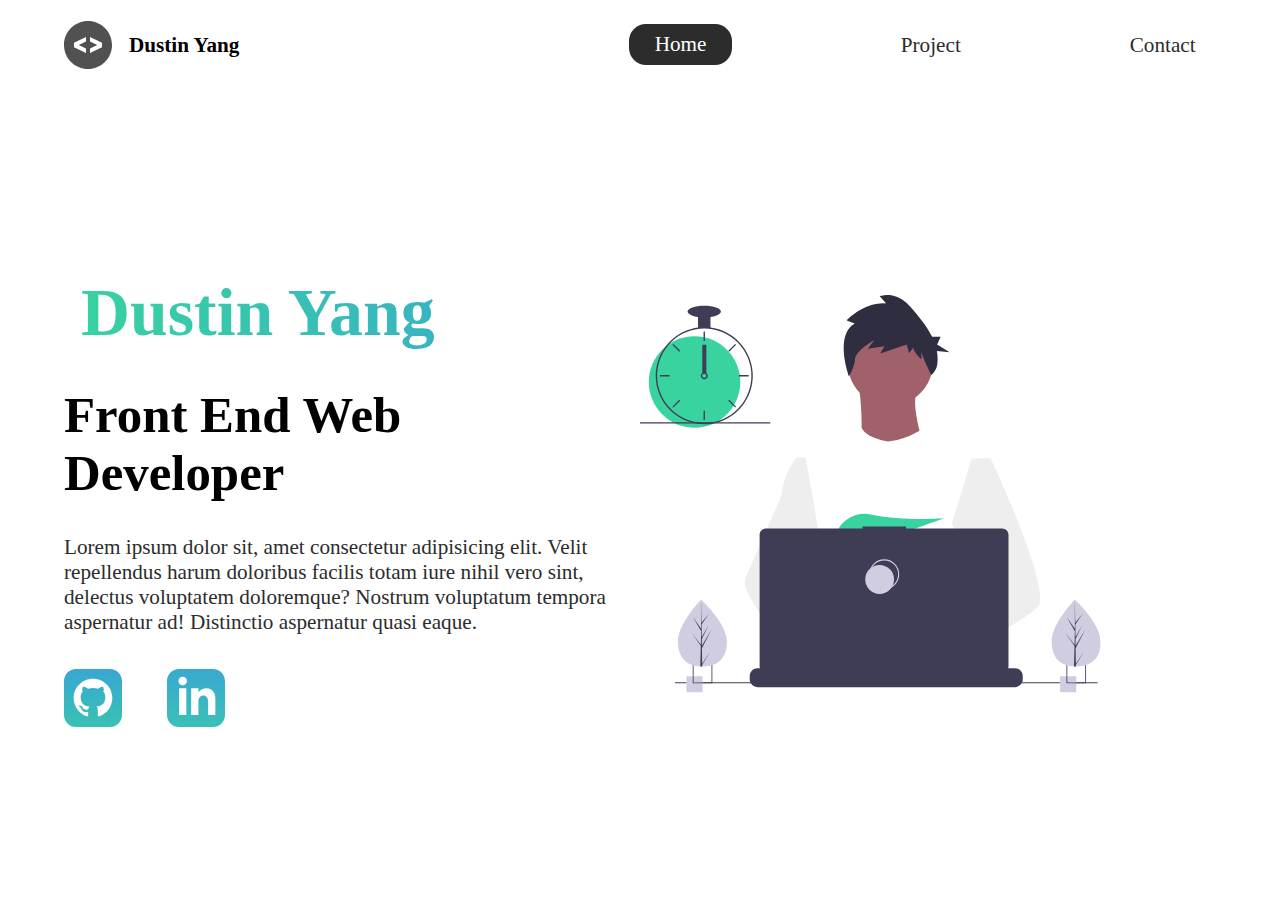
==== Portfolio/index.html @ fa69ee8a "portfolio site" ====
<!DOCTYPE html>
<html lang="en">
  <head>
    <meta charset="UTF-8" />
    <meta name="viewport" content="width=device-width, initial-scale=1.0" />
    <meta name="description" content="Dustin Yang Web Dev Portfolio" />
    <meta name="robots" content="index,follow" />
    <link
      href="https://fonts.googleapis.com/css?family=Montserrat:400,500&display=swap"
      rel="stylesheet"
    />
    <link rel="stylesheet" href="./styles/style.css" />
    <title>Dustin Yang | Web Dev</title>
  </head>
  <body>
    <header class="main-head">
      <nav>
        <div class="logo">
          <img src="icons/code.svg" alt="logo" />
          <h1>Dustin Yang</h1>
        </div>
        <ul>
          <li>
            <a class="active" href="/">Home</a>
          </li>
          <li><a href="/">Project</a></li>
          <li><a href="/">Contact</a></li>
        </ul>
      </nav>
    </header>
    <section class="intro">
      <div class="intro-text">
        <h2>Dustin Yang</h2>
        <h3>
          Front End Web <br />
          Developer
        </h3>
        <p>
          Lorem ipsum dolor sit, amet consectetur adipisicing elit. Velit
          repellendus harum doloribus facilis totam iure nihil vero sint,
          delectus voluptatem doloremque? Nostrum voluptatum tempora aspernatur
          ad! Distinctio aspernatur quasi eaque.
        </p>
        <div class="intro-social">
          <a href="#"
            ><img src="./icons/github.svg" alt="github-social-link"
          /></a>
          <a href="#"
            ><img src="./icons/linked-in.svg" alt="linked-social-link"
          /></a>
        </div>
      </div>
      <div class="intro-image">
        <svg
          width="799"
          height="690"
          viewBox="0 0 799 690"
          fill="none"
          xmlns="http://www.w3.org/2000/svg"
        >
          <g id="undraw_dev_productivity_umsq (1) 1" clip-path="url(#clip0)">
            <path
              id="Vector"
              d="M516.92 624.636C516.92 624.636 512.16 626.266 504.42 628.576C487.31 633.706 455.65 642.216 428.82 643.916C405.72 645.396 386.2 641.836 382.63 626.766C381.1 620.286 383.27 614.956 388 610.576C402.12 597.486 439 592.796 468.25 591.186C476.51 590.736 484.15 590.526 490.51 590.446C501.31 590.306 508.39 590.526 508.39 590.526L508.56 591.186L516.92 624.636Z"
              fill="#A0616A"
            />
            <path
              id="Vector_2"
              d="M436.99 672.586C418.61 695.346 342.73 647.666 316.19 629.886C310.41 626.016 306.97 623.566 306.97 623.566L331.25 591.186L338.94 580.936C338.94 580.936 345.82 584.586 355.99 590.526C356.36 590.746 356.73 590.966 357.11 591.186C365.88 596.336 376.89 603.066 388 610.576C403.33 620.946 418.83 632.776 428.82 643.916C438.59 654.806 443.08 665.036 436.99 672.586Z"
              fill="#A0616A"
            />
            <g id="me">
              <path
                id="Vector_3"
                d="M434.672 191.952C475.283 191.607 507.926 158.406 507.582 117.795C507.237 77.1832 474.036 44.5403 433.425 44.8847C392.813 45.2291 360.17 78.4303 360.515 119.042C360.859 159.653 394.06 192.296 434.672 191.952Z"
                fill="#A0616A"
              />
              <path
                id="Vector_4"
                d="M379.477 155.65C379.477 155.65 394.216 259.972 373.002 271.875C351.787 283.779 499.929 283.588 499.929 283.588C499.929 283.588 466.124 193.284 480.809 165.449L379.477 155.65Z"
                fill="#A0616A"
              />
              <path
                id="Vector_5"
                d="M608.101 283.199L596.257 339.402L571.214 458.308L570.49 464.815L562.138 540.138L556.582 590.177L552.857 623.79C528.584 636.526 510.988 645.326 510.988 645.326C510.988 645.326 509.404 637.719 506.871 627.99C489.805 633.265 458.218 642.043 431.404 643.97C441.266 654.777 445.842 664.969 439.817 672.57C421.63 695.485 345.349 648.45 318.659 630.896C318.077 635.158 317.879 639.464 318.068 643.762L297.626 628.314L299.331 592.359L302.206 531.522L305.819 455.229C304.448 451.975 303.294 448.634 302.364 445.228C295.956 423.161 288.032 379.057 281.928 342.067C277.016 312.298 273.302 287.138 272.517 281.785C272.411 281.086 272.358 280.726 272.358 280.726L384.363 230.094C392.509 248.556 429.865 253.809 429.865 253.809C460.756 251.417 484.847 234.913 484.847 234.913L608.101 283.199Z"
                fill="white"
              />
              <path
                id="Vector_6"
                d="M372.285 49.3811L358.49 43.9934C358.49 43.9934 386.969 12.1 426.99 14.513L415.635 2.22366C415.635 2.22366 443.04 -9.01799 468.283 19.6674C481.553 34.7467 496.908 52.4737 506.557 72.5077L521.281 72.3829L515.251 85.9663L536.874 99.3152L514.777 97.0719C516.155 104.471 516.421 112.034 515.566 119.511C514.683 126.991 510.928 133.835 505.094 138.598V138.598C505.094 138.598 487.743 103.449 487.696 97.9443L487.813 111.705C487.813 111.705 473.959 99.4371 473.889 91.1807L466.471 100.877L462.593 85.7717L416.475 101.301L423.87 88.8526L395.157 93.2246L406.278 77.9923C406.278 77.9923 373.932 96.1568 372.811 111.304C371.689 126.452 362.299 140.875 362.299 140.875C362.299 140.875 336.213 70.3294 372.285 49.3811Z"
                fill="#2F2E41"
              />
              <path
                id="Vector_7"
                d="M690.215 540.422C682.794 548.605 664.338 560.992 641.951 574.422C633.623 579.413 624.757 584.559 615.71 589.676C594.122 601.889 571.514 614.001 552.857 623.79C528.584 636.526 510.988 645.326 510.988 645.326C510.988 645.326 509.403 637.719 506.871 627.99C503.48 614.968 498.397 598.141 493.184 590.715C493.002 590.456 492.82 590.218 492.638 589.979C491.121 588.022 489.601 586.885 488.112 586.897L562.138 540.138L594.127 519.926L570.489 464.814L540.842 395.683L557.908 339.727L575.062 283.479L608.101 283.199C608.101 283.199 619.243 306.985 633.514 340.166C635.647 345.128 637.851 350.299 640.096 355.64C669.469 425.394 706.176 522.836 690.215 540.422Z"
                fill="#EEEEEE"
              />
              <path
                id="Vector_8"
                d="M358.123 591.2C355.41 591.212 352.702 591.456 350.029 591.928C327.074 596.073 320.47 616.94 318.659 630.896C318.077 635.158 317.879 639.464 318.068 643.761L297.626 628.314L290.178 622.687C272.316 616.628 256.353 605.733 242.483 592.84C230.449 581.456 219.634 568.849 210.213 555.223C200.831 541.793 192.448 527.692 185.134 513.034C183.094 508.943 181.977 504.454 181.864 499.884C181.751 495.314 182.644 490.775 184.48 486.588L209.154 430.327L245.218 348.098C245.471 346.146 245.752 344.237 246.059 342.371C252.995 300.511 272.367 281.786 272.367 281.786L287.286 281.659L297.778 341.932L310.813 416.815L302.364 445.227L282.839 510.845L302.205 531.522L358.123 591.2Z"
                fill="#EEEEEE"
              />
            </g>
            <path
              id="Vector_9"
              d="M372.877 415.806L385.631 430.686C390.37 429.783 395.319 428.721 400.416 427.529L396.752 415.806L405.71 426.256C459.707 412.975 526.637 387.155 526.637 387.155C526.637 387.155 454.379 392.453 400.428 380.666C376.558 375.451 351.998 387.284 342.202 409.668C336.508 422.679 337.403 433.951 357.596 433.951C364.419 433.835 371.223 433.195 377.949 432.037L372.877 415.806Z"
              fill="#38D39F"
            />
            <path
              id="Vector_10"
              d="M663.65 660.386V666.456C663.654 668.122 663.345 669.774 662.74 671.326C662.472 672.018 662.147 672.687 661.77 673.326C660.578 675.326 658.887 676.983 656.862 678.133C654.838 679.283 652.549 679.887 650.22 679.886H203.67C201.342 679.887 199.053 679.283 197.028 678.133C195.003 676.983 193.312 675.326 192.12 673.326C191.743 672.687 191.419 672.018 191.15 671.326C190.546 669.774 190.237 668.122 190.24 666.456V660.386C190.24 658.622 190.587 656.876 191.262 655.246C191.936 653.616 192.926 652.136 194.173 650.888C195.42 649.641 196.901 648.652 198.53 647.977C200.16 647.302 201.906 646.955 203.67 646.956H229.41V644.126C229.41 644.052 229.425 643.979 229.453 643.911C229.481 643.843 229.522 643.782 229.574 643.73C229.626 643.678 229.688 643.636 229.756 643.608C229.824 643.58 229.897 643.566 229.97 643.566H243.4C243.474 643.566 243.547 643.58 243.615 643.608C243.683 643.636 243.745 643.678 243.797 643.73C243.849 643.782 243.89 643.843 243.918 643.911C243.946 643.979 243.96 644.052 243.96 644.126V646.956H252.35V644.126C252.35 644.052 252.365 643.979 252.393 643.911C252.421 643.843 252.462 643.782 252.514 643.73C252.566 643.678 252.628 643.636 252.696 643.608C252.764 643.58 252.837 643.566 252.91 643.566H266.34C266.414 643.566 266.487 643.58 266.555 643.608C266.623 643.636 266.684 643.678 266.736 643.73C266.789 643.782 266.83 643.843 266.858 643.911C266.886 643.979 266.9 644.052 266.9 644.126V646.956H275.3V644.126C275.3 644.052 275.315 643.979 275.343 643.911C275.371 643.843 275.412 643.782 275.464 643.73C275.516 643.678 275.578 643.636 275.646 643.608C275.714 643.58 275.787 643.566 275.86 643.566H289.29C289.364 643.566 289.437 643.58 289.505 643.608C289.573 643.636 289.634 643.678 289.686 643.73C289.739 643.782 289.78 643.843 289.808 643.911C289.836 643.979 289.85 644.052 289.85 644.126V646.956H298.24V644.126C298.24 644.052 298.255 643.979 298.283 643.911C298.311 643.843 298.352 643.782 298.404 643.73C298.456 643.678 298.518 643.636 298.586 643.608C298.654 643.58 298.727 643.566 298.8 643.566H312.23C312.304 643.566 312.377 643.58 312.445 643.608C312.513 643.636 312.574 643.678 312.626 643.73C312.678 643.782 312.72 643.843 312.748 643.911C312.776 643.979 312.79 644.052 312.79 644.126V646.956H321.18V644.126C321.18 644.052 321.194 643.979 321.223 643.911C321.251 643.843 321.292 643.782 321.344 643.73C321.396 643.678 321.458 643.636 321.526 643.608C321.594 643.58 321.667 643.566 321.74 643.566H335.17C335.244 643.566 335.317 643.58 335.385 643.608C335.453 643.636 335.514 643.678 335.566 643.73C335.618 643.782 335.66 643.843 335.688 643.911C335.716 643.979 335.73 644.052 335.73 644.126V646.956H344.13V644.126C344.13 644.052 344.145 643.979 344.173 643.911C344.201 643.843 344.242 643.782 344.294 643.73C344.346 643.678 344.408 643.636 344.476 643.608C344.544 643.58 344.617 643.566 344.69 643.566H358.12C358.194 643.566 358.267 643.58 358.335 643.608C358.403 643.636 358.464 643.678 358.516 643.73C358.569 643.782 358.61 643.843 358.638 643.911C358.666 643.979 358.68 644.052 358.68 644.126V646.956H367.07V644.126C367.07 644.052 367.085 643.979 367.113 643.911C367.141 643.843 367.182 643.782 367.234 643.73C367.286 643.678 367.348 643.636 367.416 643.608C367.484 643.58 367.557 643.566 367.63 643.566H472.83C472.904 643.566 472.977 643.58 473.045 643.608C473.113 643.636 473.174 643.678 473.227 643.73C473.279 643.782 473.32 643.843 473.348 643.911C473.376 643.979 473.39 644.052 473.39 644.126V646.956H481.79V644.126C481.79 644.052 481.804 643.979 481.833 643.911C481.861 643.843 481.902 643.782 481.954 643.73C482.006 643.678 482.068 643.636 482.136 643.608C482.204 643.58 482.277 643.566 482.35 643.566H495.78C495.928 643.567 496.07 643.627 496.175 643.732C496.279 643.836 496.339 643.978 496.34 644.126V646.956H504.73V644.126C504.73 644.052 504.745 643.979 504.773 643.911C504.801 643.843 504.842 643.782 504.894 643.73C504.946 643.678 505.008 643.636 505.076 643.608C505.144 643.58 505.217 643.566 505.29 643.566H518.72C518.794 643.566 518.867 643.58 518.935 643.608C519.003 643.636 519.065 643.678 519.117 643.73C519.169 643.782 519.21 643.843 519.238 643.911C519.266 643.979 519.28 644.052 519.28 644.126V646.956H527.67V644.126C527.67 644.052 527.685 643.979 527.713 643.911C527.741 643.843 527.782 643.782 527.834 643.73C527.886 643.678 527.948 643.636 528.016 643.608C528.084 643.58 528.157 643.566 528.23 643.566H541.66C541.734 643.566 541.807 643.58 541.875 643.608C541.943 643.636 542.005 643.678 542.057 643.73C542.109 643.782 542.15 643.843 542.178 643.911C542.206 643.979 542.22 644.052 542.22 644.126V646.956H550.62V644.126C550.62 644.052 550.635 643.979 550.663 643.911C550.691 643.843 550.732 643.782 550.784 643.73C550.836 643.678 550.898 643.636 550.966 643.608C551.034 643.58 551.107 643.566 551.18 643.566H564.61C564.757 643.568 564.898 643.628 565.001 643.733C565.104 643.837 565.161 643.979 565.16 644.126V646.956H573.56V644.126C573.56 644.052 573.575 643.979 573.603 643.911C573.631 643.843 573.672 643.782 573.724 643.73C573.776 643.678 573.838 643.636 573.906 643.608C573.974 643.58 574.047 643.566 574.12 643.566H587.55C587.624 643.566 587.697 643.58 587.765 643.608C587.833 643.636 587.895 643.678 587.947 643.73C587.999 643.782 588.04 643.843 588.068 643.911C588.096 643.979 588.11 644.052 588.11 644.126V646.956H596.5V644.126C596.5 644.052 596.515 643.979 596.543 643.911C596.571 643.843 596.612 643.782 596.664 643.73C596.716 643.678 596.778 643.636 596.846 643.608C596.914 643.58 596.987 643.566 597.06 643.566H610.49C610.564 643.566 610.637 643.58 610.705 643.608C610.773 643.636 610.835 643.678 610.887 643.73C610.939 643.782 610.98 643.843 611.008 643.911C611.036 643.979 611.05 644.052 611.05 644.126V646.956H650.22C651.984 646.955 653.731 647.302 655.36 647.977C656.99 648.652 658.471 649.641 659.718 650.888C660.965 652.136 661.954 653.616 662.629 655.246C663.304 656.876 663.651 658.622 663.65 660.386Z"
              fill="#3F3D56"
            />
            <path
              id="Vector_11"
              d="M793.5 671.326H60.5V673.326H793.5V671.326Z"
              fill="#3F3D56"
            />
            <path
              id="Vector_12"
              d="M627.694 404.757H461.251V401.326H385.78V404.757H218.651C215.665 404.757 212.801 405.943 210.69 408.054C208.578 410.166 207.392 413.029 207.392 416.015V643.927C207.392 646.913 208.578 649.776 210.69 651.888C212.801 653.999 215.665 655.185 218.651 655.185H627.694C630.68 655.185 633.544 653.999 635.655 651.888C637.767 649.776 638.953 646.913 638.953 643.927V416.015C638.953 414.537 638.662 413.073 638.096 411.707C637.53 410.341 636.701 409.1 635.655 408.054C634.61 407.009 633.369 406.18 632.003 405.614C630.637 405.048 629.173 404.757 627.694 404.757Z"
              fill="#3F3D56"
            />
            <path
              id="Vector_13"
              d="M423.5 509.326C437.307 509.326 448.5 498.133 448.5 484.326C448.5 470.519 437.307 459.326 423.5 459.326C409.693 459.326 398.5 470.519 398.5 484.326C398.5 498.133 409.693 509.326 423.5 509.326Z"
              stroke="#D0CDE1"
              stroke-width="2"
              stroke-miterlimit="10"
            />
            <path
              id="Vector_14"
              d="M415.5 518.326C429.307 518.326 440.5 507.133 440.5 493.326C440.5 479.519 429.307 468.326 415.5 468.326C401.693 468.326 390.5 479.519 390.5 493.326C390.5 507.133 401.693 518.326 415.5 518.326Z"
              fill="#D0CDE1"
            />
            <path
              id="Vector_15"
              d="M108.446 661.223H80.4463V689.223H108.446V661.223Z"
              fill="#D0CDE1"
            />
            <path
              id="Vector_16"
              d="M91.4502 639.223V673.223H125.45V639.223H91.4502ZM123.97 671.743H92.9202V640.703H123.97V671.743Z"
              fill="#3F3D56"
            />
            <path
              id="Vector_17"
              d="M756.446 661.223H728.446V689.223H756.446V661.223Z"
              fill="#D0CDE1"
            />
            <path
              id="Vector_18"
              d="M739.45 639.223V673.223H773.45V639.223H739.45ZM771.97 671.743H740.92V640.703H771.97V671.743Z"
              fill="#3F3D56"
            />
            <path
              id="Vector_19"
              d="M94.5802 230.113C138.399 230.113 173.921 194.592 173.921 150.773C173.921 106.955 138.399 71.4326 94.5802 71.4326C50.7617 71.4326 15.2397 106.955 15.2397 150.773C15.2397 194.592 50.7617 230.113 94.5802 230.113Z"
              fill="#38D39F"
            />
            <path
              id="Vector_20"
              d="M122.229 56.4899C115.045 55.5763 107.774 55.5763 100.59 56.4899C84.586 58.5913 69.5203 65.2398 57.181 75.6465C44.8417 86.0532 35.7467 99.7813 30.9754 115.202C28.8053 122.229 27.5764 129.514 27.3208 136.864C27.2848 137.886 27.2607 138.92 27.2607 139.954C27.283 162.264 36.1559 183.655 51.932 199.431C67.7082 215.207 89.0989 224.08 111.41 224.103C113.201 224.103 114.992 224.042 116.759 223.934C120.907 223.674 125.03 223.103 129.093 222.227C148.495 218.055 165.798 207.161 177.947 191.468C190.095 175.776 196.308 156.295 195.487 136.467C194.665 116.638 186.863 97.738 173.459 83.1039C160.054 68.4698 141.909 59.0435 122.229 56.4899H122.229ZM137.748 217.347H137.736C130.959 219.659 123.905 221.062 116.759 221.518C114.992 221.638 113.201 221.698 111.41 221.698C89.7377 221.672 68.961 213.051 53.6367 197.727C38.3123 182.402 29.6914 161.626 29.6649 139.954C29.6649 138.92 29.689 137.886 29.725 136.864C30.5514 115.744 39.5156 95.7617 54.7411 81.1008C69.9666 66.44 90.273 58.237 111.41 58.2089C130.776 58.21 149.513 65.0865 164.283 77.6131C179.052 90.1398 188.895 107.503 192.057 126.61C195.219 145.716 191.496 165.325 181.55 181.942C171.604 198.559 156.081 211.106 137.748 217.347H137.748Z"
              fill="#3F3D56"
            />
            <path
              id="Vector_21"
              d="M112.612 63.0176H110.208V79.8474H112.612V63.0176Z"
              fill="#3F3D56"
            />
            <path
              id="Vector_22"
              d="M57.8578 84.7018L56.1577 86.4019L68.0582 98.3023L69.7582 96.6022L57.8578 84.7018Z"
              fill="#3F3D56"
            />
            <path
              id="Vector_23"
              d="M34.4736 138.751V141.156H51.3034V138.751H34.4736Z"
              fill="#3F3D56"
            />
            <path
              id="Vector_24"
              d="M56.1578 193.506L57.8579 195.206L69.7584 183.306L68.0583 181.606L56.1578 193.506Z"
              fill="#3F3D56"
            />
            <path
              id="Vector_25"
              d="M153.062 96.6022L154.762 98.3022L166.662 86.4018L164.962 84.7017L153.062 96.6022Z"
              fill="#3F3D56"
            />
            <path
              id="Vector_26"
              d="M171.516 138.751V141.156H188.346V138.751H171.516Z"
              fill="#3F3D56"
            />
            <path
              id="Vector_27"
              d="M154.762 181.605L153.062 183.305L164.962 195.206L166.662 193.506L154.762 181.605Z"
              fill="#3F3D56"
            />
            <path
              id="Vector_28"
              d="M112.612 200.06H110.208V216.89H112.612V200.06Z"
              fill="#3F3D56"
            />
            <path
              id="Vector_29"
              d="M115.016 135.145C113.976 134.365 112.711 133.943 111.41 133.943C110.11 133.943 108.844 134.365 107.804 135.145C107.091 135.686 106.505 136.375 106.085 137.165C105.552 138.181 105.322 139.329 105.421 140.473C105.52 141.616 105.944 142.707 106.644 143.617C107.343 144.527 108.288 145.218 109.368 145.608C110.447 145.997 111.616 146.07 112.735 145.817C113.855 145.564 114.878 144.996 115.685 144.179C116.492 143.363 117.048 142.333 117.288 141.21C117.528 140.088 117.441 138.92 117.039 137.846C116.636 136.771 115.935 135.834 115.017 135.145H115.016ZM111.41 143.56C110.454 143.557 109.539 143.176 108.863 142.501C108.187 141.825 107.807 140.909 107.804 139.954C107.808 139.224 108.03 138.513 108.441 137.91C108.793 137.4 109.271 136.989 109.828 136.718C110.386 136.446 111.004 136.323 111.623 136.361C112.241 136.398 112.84 136.594 113.361 136.931C113.881 137.267 114.307 137.732 114.595 138.281C114.883 138.83 115.025 139.444 115.007 140.063C114.989 140.683 114.811 141.287 114.491 141.818C114.17 142.349 113.719 142.788 113.179 143.093C112.639 143.398 112.03 143.559 111.41 143.56V143.56Z"
              fill="#3F3D56"
            />
            <path
              id="Vector_30"
              d="M122.229 35.3687H100.591V57.007H122.229V35.3687Z"
              fill="#3F3D56"
            />
            <path
              id="Vector_31"
              d="M111.41 38.9748C127.344 38.9748 140.261 34.4 140.261 28.7567C140.261 23.1134 127.344 18.5386 111.41 18.5386C95.4757 18.5386 82.5586 23.1134 82.5586 28.7567C82.5586 34.4 95.4757 38.9748 111.41 38.9748Z"
              fill="#3F3D56"
            />
            <path id="clock-arrow" d="M115 86H108V135H115V86Z" fill="#3F3D56" />
            <path
              id="Vector_32"
              d="M226 220.44H0V222.844H226V220.44Z"
              fill="#3F3D56"
            />
            <g id="plant-left">
              <path
                id="Vector_33"
                d="M150.594 599.754C151.527 631.704 132.858 643.413 109.43 644.097C108.886 644.113 108.344 644.123 107.805 644.126C106.719 644.135 105.643 644.117 104.577 644.072C83.3891 643.193 66.6172 631.945 65.7495 602.232C64.8515 571.482 103.018 531.529 105.882 528.574L105.887 528.571C105.996 528.458 106.052 528.402 106.052 528.402C106.052 528.402 149.661 567.807 150.594 599.754Z"
                fill="#D0CDE1"
              />
              <path
                id="Vector_34"
                d="M107.744 639.255L122.626 617.124L107.774 641.636L107.805 644.126C106.719 644.135 105.643 644.117 104.577 644.072L105.315 612.06L105.295 611.813L105.322 611.766L105.393 608.741L89.0952 585.078L105.374 606.477L105.432 607.116L105.989 582.93L91.9122 558.397L106.029 578.681L105.882 528.574L105.882 528.407L105.887 528.571L106.821 568.062L119.651 552.021L106.863 571.464L107.143 593.098L118.949 571.984L107.187 596.279L107.343 608.308L124.512 578.897L107.395 612.505L107.744 639.255Z"
                fill="#3F3D56"
              />
            </g>
            <g id="plant-right">
              <path
                id="Vector_35"
                d="M798.594 599.754C799.527 631.704 780.858 643.413 757.43 644.097C756.886 644.113 756.344 644.123 755.805 644.126C754.719 644.135 753.643 644.117 752.577 644.072C731.389 643.193 714.617 631.945 713.749 602.232C712.851 571.482 751.018 531.529 753.882 528.574L753.887 528.571C753.996 528.458 754.052 528.402 754.052 528.402C754.052 528.402 797.661 567.807 798.594 599.754Z"
                fill="#D0CDE1"
              />
              <path
                id="Vector_36"
                d="M755.744 639.255L770.626 617.124L755.774 641.636L755.805 644.126C754.719 644.135 753.643 644.117 752.577 644.072L753.315 612.06L753.295 611.813L753.323 611.766L753.393 608.741L737.095 585.078L753.374 606.477L753.432 607.116L753.989 582.93L739.912 558.397L754.029 578.681L753.882 528.574L753.882 528.407L753.887 528.571L754.821 568.062L767.651 552.021L754.864 571.464L755.143 593.098L766.949 571.984L755.187 596.279L755.343 608.308L772.512 578.897L755.395 612.505L755.744 639.255Z"
                fill="#3F3D56"
              />
            </g>
          </g>
          <defs>
            <clipPath id="clip0">
              <rect width="798.627" height="689.223" fill="white" />
            </clipPath>
          </defs>
        </svg>
        <img src="./img/splash.svg" class="splash" alt="" />
      </div>
    </section>
  </body>
</html>
---- Portfolio/styles/style.css ----
/* Global Styles */
* {
  margin: 0;
  padding: 0;
  -webkit-box-sizing: border-box;
          box-sizing: border-box;
}

html {
  font-size: 62.5%;
}

h1 {
  font-size: 2.5rem;
}

li,
button,
label,
input,
a,
p {
  font-size: 2.5rem;
}

h2 {
  font-size: 4rem;
}

h3 {
  font-size: 2.5rem;
}

h4,
h5 {
  font-size: 2rem;
}

ul {
  list-style: none;
}

a {
  text-decoration: none;
  color: #2c2c2c;
}

.main-head {
  width: 95%;
  margin: 0 0 0 auto;
}

nav {
  display: -webkit-box;
  display: -ms-flexbox;
  display: flex;
  -webkit-box-pack: justify;
      -ms-flex-pack: justify;
          justify-content: space-between;
  -webkit-box-align: center;
      -ms-flex-align: center;
          align-items: center;
  -webkit-box-orient: horizontal;
  -webkit-box-direction: normal;
      -ms-flex-direction: row;
          flex-direction: row;
  min-height: 10vh;
  width: 60%;
  -ms-flex-wrap: wrap;
      flex-wrap: wrap;
}

nav .logo {
  display: -webkit-box;
  display: -ms-flexbox;
  display: flex;
  -webkit-box-pack: start;
      -ms-flex-pack: start;
          justify-content: flex-start;
  -webkit-box-align: center;
      -ms-flex-align: center;
          align-items: center;
  -webkit-box-orient: horizontal;
  -webkit-box-direction: normal;
      -ms-flex-direction: row;
          flex-direction: row;
  -webkit-box-flex: 1;
      -ms-flex: 1 1 10rem;
          flex: 1 1 10rem;
}

nav .logo h1 {
  margin: 2rem;
}

nav ul {
  display: -webkit-box;
  display: -ms-flexbox;
  display: flex;
  -ms-flex-pack: distribute;
      justify-content: space-around;
  -webkit-box-align: center;
      -ms-flex-align: center;
          align-items: center;
  -webkit-box-orient: horizontal;
  -webkit-box-direction: normal;
      -ms-flex-direction: row;
          flex-direction: row;
  -webkit-box-flex: 1;
      -ms-flex: 1 1 40rem;
          flex: 1 1 40rem;
}

.intro {
  min-height: 90vh;
  width: 90%;
  margin: auto;
  -ms-flex-wrap: wrap;
      flex-wrap: wrap;
  display: -webkit-box;
  display: -ms-flexbox;
  display: flex;
  -webkit-box-pack: justify;
      -ms-flex-pack: justify;
          justify-content: space-between;
  -webkit-box-align: center;
      -ms-flex-align: center;
          align-items: center;
  -webkit-box-orient: horizontal;
  -webkit-box-direction: normal;
      -ms-flex-direction: row;
          flex-direction: row;
}

.intro h2 {
  font-size: 8rem;
  padding: 2rem;
  background: -webkit-gradient(linear, left top, right top, from(#38d39f), to(#38a4d3));
  background: linear-gradient(left, #38d39f, #38a4d3);
  background-clip: text;
  -webkit-text-fill-color: transparent;
  -webkit-background-clip: text;
  display: block;
}

.intro h3 {
  font-size: 6rem;
  padding: 2rem 0rem;
}

.intro p {
  padding-top: 2rem;
  color: #2c2c2c;
}

.splash {
  position: absolute;
  top: 0%;
  right: 0%;
  height: 100%;
  z-index: -1;
}

.intro-social {
  margin-top: 4rem;
}

.intro-social a {
  margin-right: 5rem;
}

.intro-text,
.intro-image {
  -webkit-box-flex: 1;
      -ms-flex: 1 1 40rem;
          flex: 1 1 40rem;
}

.active {
  background: #2c2c2c;
  color: white;
  padding: 1rem 3rem;
  border-radius: 2rem;
}

#plant-left {
  -webkit-animation: plant 1.5s ease infinite alternate;
          animation: plant 1.5s ease infinite alternate;
}

#plant-right {
  -webkit-animation: plant 0.5s ease infinite alternate;
          animation: plant 0.5s ease infinite alternate;
}

#me {
  -webkit-animation: me 1s ease infinite alternate;
          animation: me 1s ease infinite alternate;
  -webkit-transform-origin: bottom;
          transform-origin: bottom;
}

#clock-arrow {
  -webkit-animation: clock 1s infinite linear;
          animation: clock 1s infinite linear;
  transform-box: fill-box;
  -webkit-transform-origin: bottom;
          transform-origin: bottom;
}

@-webkit-keyframes me {
  from {
    -webkit-transform: rotateZ(-5deg);
            transform: rotateZ(-5deg);
  }
  to {
    -webkit-transform: rotateZ(5deg);
            transform: rotateZ(5deg);
  }
}

@keyframes me {
  from {
    -webkit-transform: rotateZ(-5deg);
            transform: rotateZ(-5deg);
  }
  to {
    -webkit-transform: rotateZ(5deg);
            transform: rotateZ(5deg);
  }
}

@-webkit-keyframes clock {
  from {
    -webkit-transform: rotateZ(0deg);
            transform: rotateZ(0deg);
  }
  to {
    -webkit-transform: rotateZ(360deg);
            transform: rotateZ(360deg);
  }
}

@keyframes clock {
  from {
    -webkit-transform: rotateZ(0deg);
            transform: rotateZ(0deg);
  }
  to {
    -webkit-transform: rotateZ(360deg);
            transform: rotateZ(360deg);
  }
}

@-webkit-keyframes plant {
  from {
    -webkit-transform: translateY(0%);
            transform: translateY(0%);
  }
  to {
    -webkit-transform: translateY(-30%);
            transform: translateY(-30%);
  }
}

@keyframes plant {
  from {
    -webkit-transform: translateY(0%);
            transform: translateY(0%);
  }
  to {
    -webkit-transform: translateY(-30%);
            transform: translateY(-30%);
  }
}

@media screen and (max-width: 1332px) {
  html {
    font-size: 53%;
  }
  .splash {
    display: none;
  }
  svg {
    width: 80%;
  }
  nav {
    width: 100%;
  }
}

@media screen and (max-width: 754px) {
  html {
    font-size: 45%;
  }
  svg {
    height: 60%;
  }
  .main-head {
    width: 100%;
  }
  nav .logo {
    margin-top: 2rem;
    display: -webkit-box;
    display: -ms-flexbox;
    display: flex;
    -webkit-box-pack: center;
        -ms-flex-pack: center;
            justify-content: center;
    -webkit-box-align: center;
        -ms-flex-align: center;
            align-items: center;
    -webkit-box-orient: vertical;
    -webkit-box-direction: normal;
        -ms-flex-direction: column;
            flex-direction: column;
    -webkit-box-flex: 1;
        -ms-flex: 1 1 20rem;
            flex: 1 1 20rem;
  }
  nav ul {
    -webkit-box-flex: 1;
        -ms-flex: 1 1 60rem;
            flex: 1 1 60rem;
    margin: 2rem 0rem;
  }
  .intro-image {
    text-align: center;
  }
  .intro-text {
    margin-top: 5rem;
    text-align: center;
  }
  .intro-social {
    display: -webkit-box;
    display: -ms-flexbox;
    display: flex;
    -webkit-box-pack: center;
        -ms-flex-pack: center;
            justify-content: center;
    -webkit-box-align: center;
        -ms-flex-align: center;
            align-items: center;
    -webkit-box-orient: horizontal;
    -webkit-box-direction: normal;
        -ms-flex-direction: row;
            flex-direction: row;
  }
  .intro-social a {
    margin: 2rem;
  }
}
/*# sourceMappingURL=style.css.map */
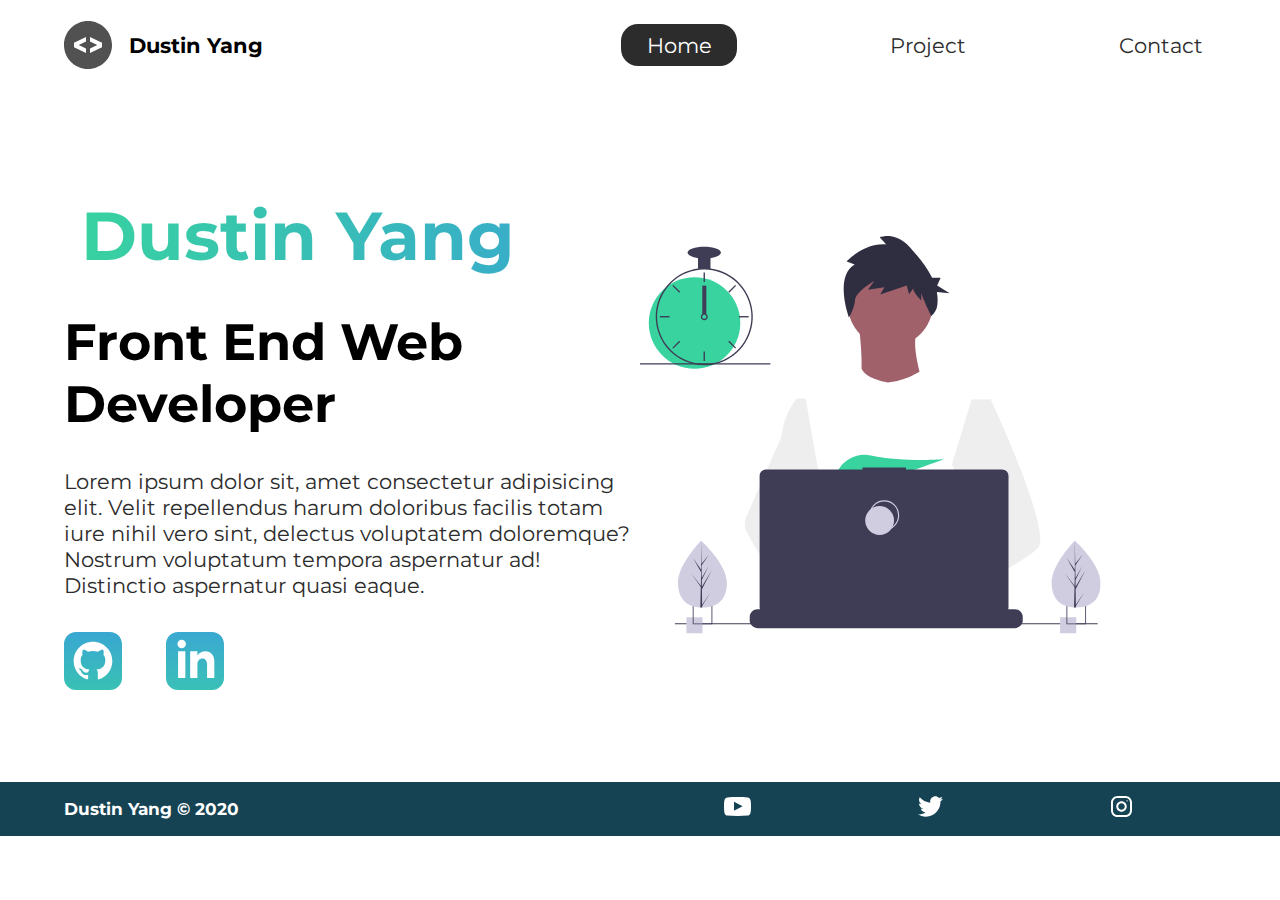
==== commit 801192b2: "finished portfolio site" ====
--- a/Portfolio/index.html
+++ b/Portfolio/index.html
@@ -12,251 +12,270 @@
     <link rel="stylesheet" href="./styles/style.css" />
     <title>Dustin Yang | Web Dev</title>
   </head>
-  <body>
-    <header class="main-head">
-      <nav>
-        <div class="logo">
-          <img src="icons/code.svg" alt="logo" />
-          <h1>Dustin Yang</h1>
-        </div>
-        <ul>
-          <li>
-            <a class="active" href="/">Home</a>
-          </li>
-          <li><a href="/">Project</a></li>
-          <li><a href="/">Contact</a></li>
-        </ul>
-      </nav>
-    </header>
-    <section class="intro">
-      <div class="intro-text">
-        <h2>Dustin Yang</h2>
-        <h3>
-          Front End Web <br />
-          Developer
-        </h3>
-        <p>
-          Lorem ipsum dolor sit, amet consectetur adipisicing elit. Velit
-          repellendus harum doloribus facilis totam iure nihil vero sint,
-          delectus voluptatem doloremque? Nostrum voluptatum tempora aspernatur
-          ad! Distinctio aspernatur quasi eaque.
-        </p>
-        <div class="intro-social">
-          <a href="#"
-            ><img src="./icons/github.svg" alt="github-social-link"
-          /></a>
-          <a href="#"
-            ><img src="./icons/linked-in.svg" alt="linked-social-link"
-          /></a>
-        </div>
+
+  <header class="main-head">
+    <nav>
+      <div class="logo">
+        <img src="icons/code.svg" alt="logo" />
+        <h1>Dustin Yang</h1>
       </div>
-      <div class="intro-image">
-        <svg
-          width="799"
-          height="690"
-          viewBox="0 0 799 690"
-          fill="none"
-          xmlns="http://www.w3.org/2000/svg"
-        >
-          <g id="undraw_dev_productivity_umsq (1) 1" clip-path="url(#clip0)">
-            <path
-              id="Vector"
-              d="M516.92 624.636C516.92 624.636 512.16 626.266 504.42 628.576C487.31 633.706 455.65 642.216 428.82 643.916C405.72 645.396 386.2 641.836 382.63 626.766C381.1 620.286 383.27 614.956 388 610.576C402.12 597.486 439 592.796 468.25 591.186C476.51 590.736 484.15 590.526 490.51 590.446C501.31 590.306 508.39 590.526 508.39 590.526L508.56 591.186L516.92 624.636Z"
+      <ul>
+        <li>
+          <a class="active" href="/">Home</a>
+        </li>
+        <li><a href="./projects/">Project</a></li>
+        <li><a href="./contact/">Contact</a></li>
+      </ul>
+    </nav>
+  </header>
+  <section class="intro">
+    <div class="intro-text">
+      <h2>Dustin Yang</h2>
+      <h3>
+        Front End Web <br />
+        Developer
+      </h3>
+      <p>
+        Lorem ipsum dolor sit, amet consectetur adipisicing elit. Velit
+        repellendus harum doloribus facilis totam iure nihil vero sint, delectus
+        voluptatem doloremque? Nostrum voluptatum tempora aspernatur ad!
+        Distinctio aspernatur quasi eaque.
+      </p>
+      <div class="intro-social">
+        <a href="#"
+          ><img src="./icons/github.svg" alt="github-social-link"
+        /></a>
+        <a href="#"
+          ><img src="./icons/linked-in.svg" alt="linked-social-link"
+        /></a>
+      </div>
+    </div>
+    <div class="intro-image">
+      <svg
+        width="799"
+        height="690"
+        viewBox="0 0 799 690"
+        fill="none"
+        xmlns="http://www.w3.org/2000/svg"
+      >
+        <g id="undraw_dev_productivity_umsq (1) 1" clip-path="url(#clip0)">
+          <path
+            id="Vector"
+            d="M516.92 624.636C516.92 624.636 512.16 626.266 504.42 628.576C487.31 633.706 455.65 642.216 428.82 643.916C405.72 645.396 386.2 641.836 382.63 626.766C381.1 620.286 383.27 614.956 388 610.576C402.12 597.486 439 592.796 468.25 591.186C476.51 590.736 484.15 590.526 490.51 590.446C501.31 590.306 508.39 590.526 508.39 590.526L508.56 591.186L516.92 624.636Z"
+            fill="#A0616A"
+          />
+          <path
+            id="Vector_2"
+            d="M436.99 672.586C418.61 695.346 342.73 647.666 316.19 629.886C310.41 626.016 306.97 623.566 306.97 623.566L331.25 591.186L338.94 580.936C338.94 580.936 345.82 584.586 355.99 590.526C356.36 590.746 356.73 590.966 357.11 591.186C365.88 596.336 376.89 603.066 388 610.576C403.33 620.946 418.83 632.776 428.82 643.916C438.59 654.806 443.08 665.036 436.99 672.586Z"
+            fill="#A0616A"
+          />
+          <g id="me">
+            <path
+              id="Vector_3"
+              d="M434.672 191.952C475.283 191.607 507.926 158.406 507.582 117.795C507.237 77.1832 474.036 44.5403 433.425 44.8847C392.813 45.2291 360.17 78.4303 360.515 119.042C360.859 159.653 394.06 192.296 434.672 191.952Z"
               fill="#A0616A"
             />
             <path
-              id="Vector_2"
-              d="M436.99 672.586C418.61 695.346 342.73 647.666 316.19 629.886C310.41 626.016 306.97 623.566 306.97 623.566L331.25 591.186L338.94 580.936C338.94 580.936 345.82 584.586 355.99 590.526C356.36 590.746 356.73 590.966 357.11 591.186C365.88 596.336 376.89 603.066 388 610.576C403.33 620.946 418.83 632.776 428.82 643.916C438.59 654.806 443.08 665.036 436.99 672.586Z"
+              id="Vector_4"
+              d="M379.477 155.65C379.477 155.65 394.216 259.972 373.002 271.875C351.787 283.779 499.929 283.588 499.929 283.588C499.929 283.588 466.124 193.284 480.809 165.449L379.477 155.65Z"
               fill="#A0616A"
             />
-            <g id="me">
-              <path
-                id="Vector_3"
-                d="M434.672 191.952C475.283 191.607 507.926 158.406 507.582 117.795C507.237 77.1832 474.036 44.5403 433.425 44.8847C392.813 45.2291 360.17 78.4303 360.515 119.042C360.859 159.653 394.06 192.296 434.672 191.952Z"
-                fill="#A0616A"
-              />
-              <path
-                id="Vector_4"
-                d="M379.477 155.65C379.477 155.65 394.216 259.972 373.002 271.875C351.787 283.779 499.929 283.588 499.929 283.588C499.929 283.588 466.124 193.284 480.809 165.449L379.477 155.65Z"
-                fill="#A0616A"
-              />
-              <path
-                id="Vector_5"
-                d="M608.101 283.199L596.257 339.402L571.214 458.308L570.49 464.815L562.138 540.138L556.582 590.177L552.857 623.79C528.584 636.526 510.988 645.326 510.988 645.326C510.988 645.326 509.404 637.719 506.871 627.99C489.805 633.265 458.218 642.043 431.404 643.97C441.266 654.777 445.842 664.969 439.817 672.57C421.63 695.485 345.349 648.45 318.659 630.896C318.077 635.158 317.879 639.464 318.068 643.762L297.626 628.314L299.331 592.359L302.206 531.522L305.819 455.229C304.448 451.975 303.294 448.634 302.364 445.228C295.956 423.161 288.032 379.057 281.928 342.067C277.016 312.298 273.302 287.138 272.517 281.785C272.411 281.086 272.358 280.726 272.358 280.726L384.363 230.094C392.509 248.556 429.865 253.809 429.865 253.809C460.756 251.417 484.847 234.913 484.847 234.913L608.101 283.199Z"
-                fill="white"
-              />
-              <path
-                id="Vector_6"
-                d="M372.285 49.3811L358.49 43.9934C358.49 43.9934 386.969 12.1 426.99 14.513L415.635 2.22366C415.635 2.22366 443.04 -9.01799 468.283 19.6674C481.553 34.7467 496.908 52.4737 506.557 72.5077L521.281 72.3829L515.251 85.9663L536.874 99.3152L514.777 97.0719C516.155 104.471 516.421 112.034 515.566 119.511C514.683 126.991 510.928 133.835 505.094 138.598V138.598C505.094 138.598 487.743 103.449 487.696 97.9443L487.813 111.705C487.813 111.705 473.959 99.4371 473.889 91.1807L466.471 100.877L462.593 85.7717L416.475 101.301L423.87 88.8526L395.157 93.2246L406.278 77.9923C406.278 77.9923 373.932 96.1568 372.811 111.304C371.689 126.452 362.299 140.875 362.299 140.875C362.299 140.875 336.213 70.3294 372.285 49.3811Z"
-                fill="#2F2E41"
-              />
-              <path
-                id="Vector_7"
-                d="M690.215 540.422C682.794 548.605 664.338 560.992 641.951 574.422C633.623 579.413 624.757 584.559 615.71 589.676C594.122 601.889 571.514 614.001 552.857 623.79C528.584 636.526 510.988 645.326 510.988 645.326C510.988 645.326 509.403 637.719 506.871 627.99C503.48 614.968 498.397 598.141 493.184 590.715C493.002 590.456 492.82 590.218 492.638 589.979C491.121 588.022 489.601 586.885 488.112 586.897L562.138 540.138L594.127 519.926L570.489 464.814L540.842 395.683L557.908 339.727L575.062 283.479L608.101 283.199C608.101 283.199 619.243 306.985 633.514 340.166C635.647 345.128 637.851 350.299 640.096 355.64C669.469 425.394 706.176 522.836 690.215 540.422Z"
-                fill="#EEEEEE"
-              />
-              <path
-                id="Vector_8"
-                d="M358.123 591.2C355.41 591.212 352.702 591.456 350.029 591.928C327.074 596.073 320.47 616.94 318.659 630.896C318.077 635.158 317.879 639.464 318.068 643.761L297.626 628.314L290.178 622.687C272.316 616.628 256.353 605.733 242.483 592.84C230.449 581.456 219.634 568.849 210.213 555.223C200.831 541.793 192.448 527.692 185.134 513.034C183.094 508.943 181.977 504.454 181.864 499.884C181.751 495.314 182.644 490.775 184.48 486.588L209.154 430.327L245.218 348.098C245.471 346.146 245.752 344.237 246.059 342.371C252.995 300.511 272.367 281.786 272.367 281.786L287.286 281.659L297.778 341.932L310.813 416.815L302.364 445.227L282.839 510.845L302.205 531.522L358.123 591.2Z"
-                fill="#EEEEEE"
-              />
-            </g>
-            <path
-              id="Vector_9"
-              d="M372.877 415.806L385.631 430.686C390.37 429.783 395.319 428.721 400.416 427.529L396.752 415.806L405.71 426.256C459.707 412.975 526.637 387.155 526.637 387.155C526.637 387.155 454.379 392.453 400.428 380.666C376.558 375.451 351.998 387.284 342.202 409.668C336.508 422.679 337.403 433.951 357.596 433.951C364.419 433.835 371.223 433.195 377.949 432.037L372.877 415.806Z"
-              fill="#38D39F"
-            />
-            <path
-              id="Vector_10"
-              d="M663.65 660.386V666.456C663.654 668.122 663.345 669.774 662.74 671.326C662.472 672.018 662.147 672.687 661.77 673.326C660.578 675.326 658.887 676.983 656.862 678.133C654.838 679.283 652.549 679.887 650.22 679.886H203.67C201.342 679.887 199.053 679.283 197.028 678.133C195.003 676.983 193.312 675.326 192.12 673.326C191.743 672.687 191.419 672.018 191.15 671.326C190.546 669.774 190.237 668.122 190.24 666.456V660.386C190.24 658.622 190.587 656.876 191.262 655.246C191.936 653.616 192.926 652.136 194.173 650.888C195.42 649.641 196.901 648.652 198.53 647.977C200.16 647.302 201.906 646.955 203.67 646.956H229.41V644.126C229.41 644.052 229.425 643.979 229.453 643.911C229.481 643.843 229.522 643.782 229.574 643.73C229.626 643.678 229.688 643.636 229.756 643.608C229.824 643.58 229.897 643.566 229.97 643.566H243.4C243.474 643.566 243.547 643.58 243.615 643.608C243.683 643.636 243.745 643.678 243.797 643.73C243.849 643.782 243.89 643.843 243.918 643.911C243.946 643.979 243.96 644.052 243.96 644.126V646.956H252.35V644.126C252.35 644.052 252.365 643.979 252.393 643.911C252.421 643.843 252.462 643.782 252.514 643.73C252.566 643.678 252.628 643.636 252.696 643.608C252.764 643.58 252.837 643.566 252.91 643.566H266.34C266.414 643.566 266.487 643.58 266.555 643.608C266.623 643.636 266.684 643.678 266.736 643.73C266.789 643.782 266.83 643.843 266.858 643.911C266.886 643.979 266.9 644.052 266.9 644.126V646.956H275.3V644.126C275.3 644.052 275.315 643.979 275.343 643.911C275.371 643.843 275.412 643.782 275.464 643.73C275.516 643.678 275.578 643.636 275.646 643.608C275.714 643.58 275.787 643.566 275.86 643.566H289.29C289.364 643.566 289.437 643.58 289.505 643.608C289.573 643.636 289.634 643.678 289.686 643.73C289.739 643.782 289.78 643.843 289.808 643.911C289.836 643.979 289.85 644.052 289.85 644.126V646.956H298.24V644.126C298.24 644.052 298.255 643.979 298.283 643.911C298.311 643.843 298.352 643.782 298.404 643.73C298.456 643.678 298.518 643.636 298.586 643.608C298.654 643.58 298.727 643.566 298.8 643.566H312.23C312.304 643.566 312.377 643.58 312.445 643.608C312.513 643.636 312.574 643.678 312.626 643.73C312.678 643.782 312.72 643.843 312.748 643.911C312.776 643.979 312.79 644.052 312.79 644.126V646.956H321.18V644.126C321.18 644.052 321.194 643.979 321.223 643.911C321.251 643.843 321.292 643.782 321.344 643.73C321.396 643.678 321.458 643.636 321.526 643.608C321.594 643.58 321.667 643.566 321.74 643.566H335.17C335.244 643.566 335.317 643.58 335.385 643.608C335.453 643.636 335.514 643.678 335.566 643.73C335.618 643.782 335.66 643.843 335.688 643.911C335.716 643.979 335.73 644.052 335.73 644.126V646.956H344.13V644.126C344.13 644.052 344.145 643.979 344.173 643.911C344.201 643.843 344.242 643.782 344.294 643.73C344.346 643.678 344.408 643.636 344.476 643.608C344.544 643.58 344.617 643.566 344.69 643.566H358.12C358.194 643.566 358.267 643.58 358.335 643.608C358.403 643.636 358.464 643.678 358.516 643.73C358.569 643.782 358.61 643.843 358.638 643.911C358.666 643.979 358.68 644.052 358.68 644.126V646.956H367.07V644.126C367.07 644.052 367.085 643.979 367.113 643.911C367.141 643.843 367.182 643.782 367.234 643.73C367.286 643.678 367.348 643.636 367.416 643.608C367.484 643.58 367.557 643.566 367.63 643.566H472.83C472.904 643.566 472.977 643.58 473.045 643.608C473.113 643.636 473.174 643.678 473.227 643.73C473.279 643.782 473.32 643.843 473.348 643.911C473.376 643.979 473.39 644.052 473.39 644.126V646.956H481.79V644.126C481.79 644.052 481.804 643.979 481.833 643.911C481.861 643.843 481.902 643.782 481.954 643.73C482.006 643.678 482.068 643.636 482.136 643.608C482.204 643.58 482.277 643.566 482.35 643.566H495.78C495.928 643.567 496.07 643.627 496.175 643.732C496.279 643.836 496.339 643.978 496.34 644.126V646.956H504.73V644.126C504.73 644.052 504.745 643.979 504.773 643.911C504.801 643.843 504.842 643.782 504.894 643.73C504.946 643.678 505.008 643.636 505.076 643.608C505.144 643.58 505.217 643.566 505.29 643.566H518.72C518.794 643.566 518.867 643.58 518.935 643.608C519.003 643.636 519.065 643.678 519.117 643.73C519.169 643.782 519.21 643.843 519.238 643.911C519.266 643.979 519.28 644.052 519.28 644.126V646.956H527.67V644.126C527.67 644.052 527.685 643.979 527.713 643.911C527.741 643.843 527.782 643.782 527.834 643.73C527.886 643.678 527.948 643.636 528.016 643.608C528.084 643.58 528.157 643.566 528.23 643.566H541.66C541.734 643.566 541.807 643.58 541.875 643.608C541.943 643.636 542.005 643.678 542.057 643.73C542.109 643.782 542.15 643.843 542.178 643.911C542.206 643.979 542.22 644.052 542.22 644.126V646.956H550.62V644.126C550.62 644.052 550.635 643.979 550.663 643.911C550.691 643.843 550.732 643.782 550.784 643.73C550.836 643.678 550.898 643.636 550.966 643.608C551.034 643.58 551.107 643.566 551.18 643.566H564.61C564.757 643.568 564.898 643.628 565.001 643.733C565.104 643.837 565.161 643.979 565.16 644.126V646.956H573.56V644.126C573.56 644.052 573.575 643.979 573.603 643.911C573.631 643.843 573.672 643.782 573.724 643.73C573.776 643.678 573.838 643.636 573.906 643.608C573.974 643.58 574.047 643.566 574.12 643.566H587.55C587.624 643.566 587.697 643.58 587.765 643.608C587.833 643.636 587.895 643.678 587.947 643.73C587.999 643.782 588.04 643.843 588.068 643.911C588.096 643.979 588.11 644.052 588.11 644.126V646.956H596.5V644.126C596.5 644.052 596.515 643.979 596.543 643.911C596.571 643.843 596.612 643.782 596.664 643.73C596.716 643.678 596.778 643.636 596.846 643.608C596.914 643.58 596.987 643.566 597.06 643.566H610.49C610.564 643.566 610.637 643.58 610.705 643.608C610.773 643.636 610.835 643.678 610.887 643.73C610.939 643.782 610.98 643.843 611.008 643.911C611.036 643.979 611.05 644.052 611.05 644.126V646.956H650.22C651.984 646.955 653.731 647.302 655.36 647.977C656.99 648.652 658.471 649.641 659.718 650.888C660.965 652.136 661.954 653.616 662.629 655.246C663.304 656.876 663.651 658.622 663.65 660.386Z"
+            <path
+              id="Vector_5"
+              d="M608.101 283.199L596.257 339.402L571.214 458.308L570.49 464.815L562.138 540.138L556.582 590.177L552.857 623.79C528.584 636.526 510.988 645.326 510.988 645.326C510.988 645.326 509.404 637.719 506.871 627.99C489.805 633.265 458.218 642.043 431.404 643.97C441.266 654.777 445.842 664.969 439.817 672.57C421.63 695.485 345.349 648.45 318.659 630.896C318.077 635.158 317.879 639.464 318.068 643.762L297.626 628.314L299.331 592.359L302.206 531.522L305.819 455.229C304.448 451.975 303.294 448.634 302.364 445.228C295.956 423.161 288.032 379.057 281.928 342.067C277.016 312.298 273.302 287.138 272.517 281.785C272.411 281.086 272.358 280.726 272.358 280.726L384.363 230.094C392.509 248.556 429.865 253.809 429.865 253.809C460.756 251.417 484.847 234.913 484.847 234.913L608.101 283.199Z"
+              fill="white"
+            />
+            <path
+              id="Vector_6"
+              d="M372.285 49.3811L358.49 43.9934C358.49 43.9934 386.969 12.1 426.99 14.513L415.635 2.22366C415.635 2.22366 443.04 -9.01799 468.283 19.6674C481.553 34.7467 496.908 52.4737 506.557 72.5077L521.281 72.3829L515.251 85.9663L536.874 99.3152L514.777 97.0719C516.155 104.471 516.421 112.034 515.566 119.511C514.683 126.991 510.928 133.835 505.094 138.598V138.598C505.094 138.598 487.743 103.449 487.696 97.9443L487.813 111.705C487.813 111.705 473.959 99.4371 473.889 91.1807L466.471 100.877L462.593 85.7717L416.475 101.301L423.87 88.8526L395.157 93.2246L406.278 77.9923C406.278 77.9923 373.932 96.1568 372.811 111.304C371.689 126.452 362.299 140.875 362.299 140.875C362.299 140.875 336.213 70.3294 372.285 49.3811Z"
+              fill="#2F2E41"
+            />
+            <path
+              id="Vector_7"
+              d="M690.215 540.422C682.794 548.605 664.338 560.992 641.951 574.422C633.623 579.413 624.757 584.559 615.71 589.676C594.122 601.889 571.514 614.001 552.857 623.79C528.584 636.526 510.988 645.326 510.988 645.326C510.988 645.326 509.403 637.719 506.871 627.99C503.48 614.968 498.397 598.141 493.184 590.715C493.002 590.456 492.82 590.218 492.638 589.979C491.121 588.022 489.601 586.885 488.112 586.897L562.138 540.138L594.127 519.926L570.489 464.814L540.842 395.683L557.908 339.727L575.062 283.479L608.101 283.199C608.101 283.199 619.243 306.985 633.514 340.166C635.647 345.128 637.851 350.299 640.096 355.64C669.469 425.394 706.176 522.836 690.215 540.422Z"
+              fill="#EEEEEE"
+            />
+            <path
+              id="Vector_8"
+              d="M358.123 591.2C355.41 591.212 352.702 591.456 350.029 591.928C327.074 596.073 320.47 616.94 318.659 630.896C318.077 635.158 317.879 639.464 318.068 643.761L297.626 628.314L290.178 622.687C272.316 616.628 256.353 605.733 242.483 592.84C230.449 581.456 219.634 568.849 210.213 555.223C200.831 541.793 192.448 527.692 185.134 513.034C183.094 508.943 181.977 504.454 181.864 499.884C181.751 495.314 182.644 490.775 184.48 486.588L209.154 430.327L245.218 348.098C245.471 346.146 245.752 344.237 246.059 342.371C252.995 300.511 272.367 281.786 272.367 281.786L287.286 281.659L297.778 341.932L310.813 416.815L302.364 445.227L282.839 510.845L302.205 531.522L358.123 591.2Z"
+              fill="#EEEEEE"
+            />
+          </g>
+          <path
+            id="Vector_9"
+            d="M372.877 415.806L385.631 430.686C390.37 429.783 395.319 428.721 400.416 427.529L396.752 415.806L405.71 426.256C459.707 412.975 526.637 387.155 526.637 387.155C526.637 387.155 454.379 392.453 400.428 380.666C376.558 375.451 351.998 387.284 342.202 409.668C336.508 422.679 337.403 433.951 357.596 433.951C364.419 433.835 371.223 433.195 377.949 432.037L372.877 415.806Z"
+            fill="#38D39F"
+          />
+          <path
+            id="Vector_10"
+            d="M663.65 660.386V666.456C663.654 668.122 663.345 669.774 662.74 671.326C662.472 672.018 662.147 672.687 661.77 673.326C660.578 675.326 658.887 676.983 656.862 678.133C654.838 679.283 652.549 679.887 650.22 679.886H203.67C201.342 679.887 199.053 679.283 197.028 678.133C195.003 676.983 193.312 675.326 192.12 673.326C191.743 672.687 191.419 672.018 191.15 671.326C190.546 669.774 190.237 668.122 190.24 666.456V660.386C190.24 658.622 190.587 656.876 191.262 655.246C191.936 653.616 192.926 652.136 194.173 650.888C195.42 649.641 196.901 648.652 198.53 647.977C200.16 647.302 201.906 646.955 203.67 646.956H229.41V644.126C229.41 644.052 229.425 643.979 229.453 643.911C229.481 643.843 229.522 643.782 229.574 643.73C229.626 643.678 229.688 643.636 229.756 643.608C229.824 643.58 229.897 643.566 229.97 643.566H243.4C243.474 643.566 243.547 643.58 243.615 643.608C243.683 643.636 243.745 643.678 243.797 643.73C243.849 643.782 243.89 643.843 243.918 643.911C243.946 643.979 243.96 644.052 243.96 644.126V646.956H252.35V644.126C252.35 644.052 252.365 643.979 252.393 643.911C252.421 643.843 252.462 643.782 252.514 643.73C252.566 643.678 252.628 643.636 252.696 643.608C252.764 643.58 252.837 643.566 252.91 643.566H266.34C266.414 643.566 266.487 643.58 266.555 643.608C266.623 643.636 266.684 643.678 266.736 643.73C266.789 643.782 266.83 643.843 266.858 643.911C266.886 643.979 266.9 644.052 266.9 644.126V646.956H275.3V644.126C275.3 644.052 275.315 643.979 275.343 643.911C275.371 643.843 275.412 643.782 275.464 643.73C275.516 643.678 275.578 643.636 275.646 643.608C275.714 643.58 275.787 643.566 275.86 643.566H289.29C289.364 643.566 289.437 643.58 289.505 643.608C289.573 643.636 289.634 643.678 289.686 643.73C289.739 643.782 289.78 643.843 289.808 643.911C289.836 643.979 289.85 644.052 289.85 644.126V646.956H298.24V644.126C298.24 644.052 298.255 643.979 298.283 643.911C298.311 643.843 298.352 643.782 298.404 643.73C298.456 643.678 298.518 643.636 298.586 643.608C298.654 643.58 298.727 643.566 298.8 643.566H312.23C312.304 643.566 312.377 643.58 312.445 643.608C312.513 643.636 312.574 643.678 312.626 643.73C312.678 643.782 312.72 643.843 312.748 643.911C312.776 643.979 312.79 644.052 312.79 644.126V646.956H321.18V644.126C321.18 644.052 321.194 643.979 321.223 643.911C321.251 643.843 321.292 643.782 321.344 643.73C321.396 643.678 321.458 643.636 321.526 643.608C321.594 643.58 321.667 643.566 321.74 643.566H335.17C335.244 643.566 335.317 643.58 335.385 643.608C335.453 643.636 335.514 643.678 335.566 643.73C335.618 643.782 335.66 643.843 335.688 643.911C335.716 643.979 335.73 644.052 335.73 644.126V646.956H344.13V644.126C344.13 644.052 344.145 643.979 344.173 643.911C344.201 643.843 344.242 643.782 344.294 643.73C344.346 643.678 344.408 643.636 344.476 643.608C344.544 643.58 344.617 643.566 344.69 643.566H358.12C358.194 643.566 358.267 643.58 358.335 643.608C358.403 643.636 358.464 643.678 358.516 643.73C358.569 643.782 358.61 643.843 358.638 643.911C358.666 643.979 358.68 644.052 358.68 644.126V646.956H367.07V644.126C367.07 644.052 367.085 643.979 367.113 643.911C367.141 643.843 367.182 643.782 367.234 643.73C367.286 643.678 367.348 643.636 367.416 643.608C367.484 643.58 367.557 643.566 367.63 643.566H472.83C472.904 643.566 472.977 643.58 473.045 643.608C473.113 643.636 473.174 643.678 473.227 643.73C473.279 643.782 473.32 643.843 473.348 643.911C473.376 643.979 473.39 644.052 473.39 644.126V646.956H481.79V644.126C481.79 644.052 481.804 643.979 481.833 643.911C481.861 643.843 481.902 643.782 481.954 643.73C482.006 643.678 482.068 643.636 482.136 643.608C482.204 643.58 482.277 643.566 482.35 643.566H495.78C495.928 643.567 496.07 643.627 496.175 643.732C496.279 643.836 496.339 643.978 496.34 644.126V646.956H504.73V644.126C504.73 644.052 504.745 643.979 504.773 643.911C504.801 643.843 504.842 643.782 504.894 643.73C504.946 643.678 505.008 643.636 505.076 643.608C505.144 643.58 505.217 643.566 505.29 643.566H518.72C518.794 643.566 518.867 643.58 518.935 643.608C519.003 643.636 519.065 643.678 519.117 643.73C519.169 643.782 519.21 643.843 519.238 643.911C519.266 643.979 519.28 644.052 519.28 644.126V646.956H527.67V644.126C527.67 644.052 527.685 643.979 527.713 643.911C527.741 643.843 527.782 643.782 527.834 643.73C527.886 643.678 527.948 643.636 528.016 643.608C528.084 643.58 528.157 643.566 528.23 643.566H541.66C541.734 643.566 541.807 643.58 541.875 643.608C541.943 643.636 542.005 643.678 542.057 643.73C542.109 643.782 542.15 643.843 542.178 643.911C542.206 643.979 542.22 644.052 542.22 644.126V646.956H550.62V644.126C550.62 644.052 550.635 643.979 550.663 643.911C550.691 643.843 550.732 643.782 550.784 643.73C550.836 643.678 550.898 643.636 550.966 643.608C551.034 643.58 551.107 643.566 551.18 643.566H564.61C564.757 643.568 564.898 643.628 565.001 643.733C565.104 643.837 565.161 643.979 565.16 644.126V646.956H573.56V644.126C573.56 644.052 573.575 643.979 573.603 643.911C573.631 643.843 573.672 643.782 573.724 643.73C573.776 643.678 573.838 643.636 573.906 643.608C573.974 643.58 574.047 643.566 574.12 643.566H587.55C587.624 643.566 587.697 643.58 587.765 643.608C587.833 643.636 587.895 643.678 587.947 643.73C587.999 643.782 588.04 643.843 588.068 643.911C588.096 643.979 588.11 644.052 588.11 644.126V646.956H596.5V644.126C596.5 644.052 596.515 643.979 596.543 643.911C596.571 643.843 596.612 643.782 596.664 643.73C596.716 643.678 596.778 643.636 596.846 643.608C596.914 643.58 596.987 643.566 597.06 643.566H610.49C610.564 643.566 610.637 643.58 610.705 643.608C610.773 643.636 610.835 643.678 610.887 643.73C610.939 643.782 610.98 643.843 611.008 643.911C611.036 643.979 611.05 644.052 611.05 644.126V646.956H650.22C651.984 646.955 653.731 647.302 655.36 647.977C656.99 648.652 658.471 649.641 659.718 650.888C660.965 652.136 661.954 653.616 662.629 655.246C663.304 656.876 663.651 658.622 663.65 660.386Z"
+            fill="#3F3D56"
+          />
+          <path
+            id="Vector_11"
+            d="M793.5 671.326H60.5V673.326H793.5V671.326Z"
+            fill="#3F3D56"
+          />
+          <path
+            id="Vector_12"
+            d="M627.694 404.757H461.251V401.326H385.78V404.757H218.651C215.665 404.757 212.801 405.943 210.69 408.054C208.578 410.166 207.392 413.029 207.392 416.015V643.927C207.392 646.913 208.578 649.776 210.69 651.888C212.801 653.999 215.665 655.185 218.651 655.185H627.694C630.68 655.185 633.544 653.999 635.655 651.888C637.767 649.776 638.953 646.913 638.953 643.927V416.015C638.953 414.537 638.662 413.073 638.096 411.707C637.53 410.341 636.701 409.1 635.655 408.054C634.61 407.009 633.369 406.18 632.003 405.614C630.637 405.048 629.173 404.757 627.694 404.757Z"
+            fill="#3F3D56"
+          />
+          <path
+            id="Vector_13"
+            d="M423.5 509.326C437.307 509.326 448.5 498.133 448.5 484.326C448.5 470.519 437.307 459.326 423.5 459.326C409.693 459.326 398.5 470.519 398.5 484.326C398.5 498.133 409.693 509.326 423.5 509.326Z"
+            stroke="#D0CDE1"
+            stroke-width="2"
+            stroke-miterlimit="10"
+          />
+          <path
+            id="Vector_14"
+            d="M415.5 518.326C429.307 518.326 440.5 507.133 440.5 493.326C440.5 479.519 429.307 468.326 415.5 468.326C401.693 468.326 390.5 479.519 390.5 493.326C390.5 507.133 401.693 518.326 415.5 518.326Z"
+            fill="#D0CDE1"
+          />
+          <path
+            id="Vector_15"
+            d="M108.446 661.223H80.4463V689.223H108.446V661.223Z"
+            fill="#D0CDE1"
+          />
+          <path
+            id="Vector_16"
+            d="M91.4502 639.223V673.223H125.45V639.223H91.4502ZM123.97 671.743H92.9202V640.703H123.97V671.743Z"
+            fill="#3F3D56"
+          />
+          <path
+            id="Vector_17"
+            d="M756.446 661.223H728.446V689.223H756.446V661.223Z"
+            fill="#D0CDE1"
+          />
+          <path
+            id="Vector_18"
+            d="M739.45 639.223V673.223H773.45V639.223H739.45ZM771.97 671.743H740.92V640.703H771.97V671.743Z"
+            fill="#3F3D56"
+          />
+          <path
+            id="Vector_19"
+            d="M94.5802 230.113C138.399 230.113 173.921 194.592 173.921 150.773C173.921 106.955 138.399 71.4326 94.5802 71.4326C50.7617 71.4326 15.2397 106.955 15.2397 150.773C15.2397 194.592 50.7617 230.113 94.5802 230.113Z"
+            fill="#38D39F"
+          />
+          <path
+            id="Vector_20"
+            d="M122.229 56.4899C115.045 55.5763 107.774 55.5763 100.59 56.4899C84.586 58.5913 69.5203 65.2398 57.181 75.6465C44.8417 86.0532 35.7467 99.7813 30.9754 115.202C28.8053 122.229 27.5764 129.514 27.3208 136.864C27.2848 137.886 27.2607 138.92 27.2607 139.954C27.283 162.264 36.1559 183.655 51.932 199.431C67.7082 215.207 89.0989 224.08 111.41 224.103C113.201 224.103 114.992 224.042 116.759 223.934C120.907 223.674 125.03 223.103 129.093 222.227C148.495 218.055 165.798 207.161 177.947 191.468C190.095 175.776 196.308 156.295 195.487 136.467C194.665 116.638 186.863 97.738 173.459 83.1039C160.054 68.4698 141.909 59.0435 122.229 56.4899H122.229ZM137.748 217.347H137.736C130.959 219.659 123.905 221.062 116.759 221.518C114.992 221.638 113.201 221.698 111.41 221.698C89.7377 221.672 68.961 213.051 53.6367 197.727C38.3123 182.402 29.6914 161.626 29.6649 139.954C29.6649 138.92 29.689 137.886 29.725 136.864C30.5514 115.744 39.5156 95.7617 54.7411 81.1008C69.9666 66.44 90.273 58.237 111.41 58.2089C130.776 58.21 149.513 65.0865 164.283 77.6131C179.052 90.1398 188.895 107.503 192.057 126.61C195.219 145.716 191.496 165.325 181.55 181.942C171.604 198.559 156.081 211.106 137.748 217.347H137.748Z"
+            fill="#3F3D56"
+          />
+          <path
+            id="Vector_21"
+            d="M112.612 63.0176H110.208V79.8474H112.612V63.0176Z"
+            fill="#3F3D56"
+          />
+          <path
+            id="Vector_22"
+            d="M57.8578 84.7018L56.1577 86.4019L68.0582 98.3023L69.7582 96.6022L57.8578 84.7018Z"
+            fill="#3F3D56"
+          />
+          <path
+            id="Vector_23"
+            d="M34.4736 138.751V141.156H51.3034V138.751H34.4736Z"
+            fill="#3F3D56"
+          />
+          <path
+            id="Vector_24"
+            d="M56.1578 193.506L57.8579 195.206L69.7584 183.306L68.0583 181.606L56.1578 193.506Z"
+            fill="#3F3D56"
+          />
+          <path
+            id="Vector_25"
+            d="M153.062 96.6022L154.762 98.3022L166.662 86.4018L164.962 84.7017L153.062 96.6022Z"
+            fill="#3F3D56"
+          />
+          <path
+            id="Vector_26"
+            d="M171.516 138.751V141.156H188.346V138.751H171.516Z"
+            fill="#3F3D56"
+          />
+          <path
+            id="Vector_27"
+            d="M154.762 181.605L153.062 183.305L164.962 195.206L166.662 193.506L154.762 181.605Z"
+            fill="#3F3D56"
+          />
+          <path
+            id="Vector_28"
+            d="M112.612 200.06H110.208V216.89H112.612V200.06Z"
+            fill="#3F3D56"
+          />
+          <path
+            id="Vector_29"
+            d="M115.016 135.145C113.976 134.365 112.711 133.943 111.41 133.943C110.11 133.943 108.844 134.365 107.804 135.145C107.091 135.686 106.505 136.375 106.085 137.165C105.552 138.181 105.322 139.329 105.421 140.473C105.52 141.616 105.944 142.707 106.644 143.617C107.343 144.527 108.288 145.218 109.368 145.608C110.447 145.997 111.616 146.07 112.735 145.817C113.855 145.564 114.878 144.996 115.685 144.179C116.492 143.363 117.048 142.333 117.288 141.21C117.528 140.088 117.441 138.92 117.039 137.846C116.636 136.771 115.935 135.834 115.017 135.145H115.016ZM111.41 143.56C110.454 143.557 109.539 143.176 108.863 142.501C108.187 141.825 107.807 140.909 107.804 139.954C107.808 139.224 108.03 138.513 108.441 137.91C108.793 137.4 109.271 136.989 109.828 136.718C110.386 136.446 111.004 136.323 111.623 136.361C112.241 136.398 112.84 136.594 113.361 136.931C113.881 137.267 114.307 137.732 114.595 138.281C114.883 138.83 115.025 139.444 115.007 140.063C114.989 140.683 114.811 141.287 114.491 141.818C114.17 142.349 113.719 142.788 113.179 143.093C112.639 143.398 112.03 143.559 111.41 143.56V143.56Z"
+            fill="#3F3D56"
+          />
+          <path
+            id="Vector_30"
+            d="M122.229 35.3687H100.591V57.007H122.229V35.3687Z"
+            fill="#3F3D56"
+          />
+          <path
+            id="Vector_31"
+            d="M111.41 38.9748C127.344 38.9748 140.261 34.4 140.261 28.7567C140.261 23.1134 127.344 18.5386 111.41 18.5386C95.4757 18.5386 82.5586 23.1134 82.5586 28.7567C82.5586 34.4 95.4757 38.9748 111.41 38.9748Z"
+            fill="#3F3D56"
+          />
+          <path id="clock-arrow" d="M115 86H108V135H115V86Z" fill="#3F3D56" />
+          <path
+            id="Vector_32"
+            d="M226 220.44H0V222.844H226V220.44Z"
+            fill="#3F3D56"
+          />
+          <g id="plant-left">
+            <path
+              id="Vector_33"
+              d="M150.594 599.754C151.527 631.704 132.858 643.413 109.43 644.097C108.886 644.113 108.344 644.123 107.805 644.126C106.719 644.135 105.643 644.117 104.577 644.072C83.3891 643.193 66.6172 631.945 65.7495 602.232C64.8515 571.482 103.018 531.529 105.882 528.574L105.887 528.571C105.996 528.458 106.052 528.402 106.052 528.402C106.052 528.402 149.661 567.807 150.594 599.754Z"
+              fill="#D0CDE1"
+            />
+            <path
+              id="Vector_34"
+              d="M107.744 639.255L122.626 617.124L107.774 641.636L107.805 644.126C106.719 644.135 105.643 644.117 104.577 644.072L105.315 612.06L105.295 611.813L105.322 611.766L105.393 608.741L89.0952 585.078L105.374 606.477L105.432 607.116L105.989 582.93L91.9122 558.397L106.029 578.681L105.882 528.574L105.882 528.407L105.887 528.571L106.821 568.062L119.651 552.021L106.863 571.464L107.143 593.098L118.949 571.984L107.187 596.279L107.343 608.308L124.512 578.897L107.395 612.505L107.744 639.255Z"
               fill="#3F3D56"
             />
-            <path
-              id="Vector_11"
-              d="M793.5 671.326H60.5V673.326H793.5V671.326Z"
+          </g>
+          <g id="plant-right">
+            <path
+              id="Vector_35"
+              d="M798.594 599.754C799.527 631.704 780.858 643.413 757.43 644.097C756.886 644.113 756.344 644.123 755.805 644.126C754.719 644.135 753.643 644.117 752.577 644.072C731.389 643.193 714.617 631.945 713.749 602.232C712.851 571.482 751.018 531.529 753.882 528.574L753.887 528.571C753.996 528.458 754.052 528.402 754.052 528.402C754.052 528.402 797.661 567.807 798.594 599.754Z"
+              fill="#D0CDE1"
+            />
+            <path
+              id="Vector_36"
+              d="M755.744 639.255L770.626 617.124L755.774 641.636L755.805 644.126C754.719 644.135 753.643 644.117 752.577 644.072L753.315 612.06L753.295 611.813L753.323 611.766L753.393 608.741L737.095 585.078L753.374 606.477L753.432 607.116L753.989 582.93L739.912 558.397L754.029 578.681L753.882 528.574L753.882 528.407L753.887 528.571L754.821 568.062L767.651 552.021L754.864 571.464L755.143 593.098L766.949 571.984L755.187 596.279L755.343 608.308L772.512 578.897L755.395 612.505L755.744 639.255Z"
               fill="#3F3D56"
             />
-            <path
-              id="Vector_12"
-              d="M627.694 404.757H461.251V401.326H385.78V404.757H218.651C215.665 404.757 212.801 405.943 210.69 408.054C208.578 410.166 207.392 413.029 207.392 416.015V643.927C207.392 646.913 208.578 649.776 210.69 651.888C212.801 653.999 215.665 655.185 218.651 655.185H627.694C630.68 655.185 633.544 653.999 635.655 651.888C637.767 649.776 638.953 646.913 638.953 643.927V416.015C638.953 414.537 638.662 413.073 638.096 411.707C637.53 410.341 636.701 409.1 635.655 408.054C634.61 407.009 633.369 406.18 632.003 405.614C630.637 405.048 629.173 404.757 627.694 404.757Z"
-              fill="#3F3D56"
-            />
-            <path
-              id="Vector_13"
-              d="M423.5 509.326C437.307 509.326 448.5 498.133 448.5 484.326C448.5 470.519 437.307 459.326 423.5 459.326C409.693 459.326 398.5 470.519 398.5 484.326C398.5 498.133 409.693 509.326 423.5 509.326Z"
-              stroke="#D0CDE1"
-              stroke-width="2"
-              stroke-miterlimit="10"
-            />
-            <path
-              id="Vector_14"
-              d="M415.5 518.326C429.307 518.326 440.5 507.133 440.5 493.326C440.5 479.519 429.307 468.326 415.5 468.326C401.693 468.326 390.5 479.519 390.5 493.326C390.5 507.133 401.693 518.326 415.5 518.326Z"
-              fill="#D0CDE1"
-            />
-            <path
-              id="Vector_15"
-              d="M108.446 661.223H80.4463V689.223H108.446V661.223Z"
-              fill="#D0CDE1"
-            />
-            <path
-              id="Vector_16"
-              d="M91.4502 639.223V673.223H125.45V639.223H91.4502ZM123.97 671.743H92.9202V640.703H123.97V671.743Z"
-              fill="#3F3D56"
-            />
-            <path
-              id="Vector_17"
-              d="M756.446 661.223H728.446V689.223H756.446V661.223Z"
-              fill="#D0CDE1"
-            />
-            <path
-              id="Vector_18"
-              d="M739.45 639.223V673.223H773.45V639.223H739.45ZM771.97 671.743H740.92V640.703H771.97V671.743Z"
-              fill="#3F3D56"
-            />
-            <path
-              id="Vector_19"
-              d="M94.5802 230.113C138.399 230.113 173.921 194.592 173.921 150.773C173.921 106.955 138.399 71.4326 94.5802 71.4326C50.7617 71.4326 15.2397 106.955 15.2397 150.773C15.2397 194.592 50.7617 230.113 94.5802 230.113Z"
-              fill="#38D39F"
-            />
-            <path
-              id="Vector_20"
-              d="M122.229 56.4899C115.045 55.5763 107.774 55.5763 100.59 56.4899C84.586 58.5913 69.5203 65.2398 57.181 75.6465C44.8417 86.0532 35.7467 99.7813 30.9754 115.202C28.8053 122.229 27.5764 129.514 27.3208 136.864C27.2848 137.886 27.2607 138.92 27.2607 139.954C27.283 162.264 36.1559 183.655 51.932 199.431C67.7082 215.207 89.0989 224.08 111.41 224.103C113.201 224.103 114.992 224.042 116.759 223.934C120.907 223.674 125.03 223.103 129.093 222.227C148.495 218.055 165.798 207.161 177.947 191.468C190.095 175.776 196.308 156.295 195.487 136.467C194.665 116.638 186.863 97.738 173.459 83.1039C160.054 68.4698 141.909 59.0435 122.229 56.4899H122.229ZM137.748 217.347H137.736C130.959 219.659 123.905 221.062 116.759 221.518C114.992 221.638 113.201 221.698 111.41 221.698C89.7377 221.672 68.961 213.051 53.6367 197.727C38.3123 182.402 29.6914 161.626 29.6649 139.954C29.6649 138.92 29.689 137.886 29.725 136.864C30.5514 115.744 39.5156 95.7617 54.7411 81.1008C69.9666 66.44 90.273 58.237 111.41 58.2089C130.776 58.21 149.513 65.0865 164.283 77.6131C179.052 90.1398 188.895 107.503 192.057 126.61C195.219 145.716 191.496 165.325 181.55 181.942C171.604 198.559 156.081 211.106 137.748 217.347H137.748Z"
-              fill="#3F3D56"
-            />
-            <path
-              id="Vector_21"
-              d="M112.612 63.0176H110.208V79.8474H112.612V63.0176Z"
-              fill="#3F3D56"
-            />
-            <path
-              id="Vector_22"
-              d="M57.8578 84.7018L56.1577 86.4019L68.0582 98.3023L69.7582 96.6022L57.8578 84.7018Z"
-              fill="#3F3D56"
-            />
-            <path
-              id="Vector_23"
-              d="M34.4736 138.751V141.156H51.3034V138.751H34.4736Z"
-              fill="#3F3D56"
-            />
-            <path
-              id="Vector_24"
-              d="M56.1578 193.506L57.8579 195.206L69.7584 183.306L68.0583 181.606L56.1578 193.506Z"
-              fill="#3F3D56"
-            />
-            <path
-              id="Vector_25"
-              d="M153.062 96.6022L154.762 98.3022L166.662 86.4018L164.962 84.7017L153.062 96.6022Z"
-              fill="#3F3D56"
-            />
-            <path
-              id="Vector_26"
-              d="M171.516 138.751V141.156H188.346V138.751H171.516Z"
-              fill="#3F3D56"
-            />
-            <path
-              id="Vector_27"
-              d="M154.762 181.605L153.062 183.305L164.962 195.206L166.662 193.506L154.762 181.605Z"
-              fill="#3F3D56"
-            />
-            <path
-              id="Vector_28"
-              d="M112.612 200.06H110.208V216.89H112.612V200.06Z"
-              fill="#3F3D56"
-            />
-            <path
-              id="Vector_29"
-              d="M115.016 135.145C113.976 134.365 112.711 133.943 111.41 133.943C110.11 133.943 108.844 134.365 107.804 135.145C107.091 135.686 106.505 136.375 106.085 137.165C105.552 138.181 105.322 139.329 105.421 140.473C105.52 141.616 105.944 142.707 106.644 143.617C107.343 144.527 108.288 145.218 109.368 145.608C110.447 145.997 111.616 146.07 112.735 145.817C113.855 145.564 114.878 144.996 115.685 144.179C116.492 143.363 117.048 142.333 117.288 141.21C117.528 140.088 117.441 138.92 117.039 137.846C116.636 136.771 115.935 135.834 115.017 135.145H115.016ZM111.41 143.56C110.454 143.557 109.539 143.176 108.863 142.501C108.187 141.825 107.807 140.909 107.804 139.954C107.808 139.224 108.03 138.513 108.441 137.91C108.793 137.4 109.271 136.989 109.828 136.718C110.386 136.446 111.004 136.323 111.623 136.361C112.241 136.398 112.84 136.594 113.361 136.931C113.881 137.267 114.307 137.732 114.595 138.281C114.883 138.83 115.025 139.444 115.007 140.063C114.989 140.683 114.811 141.287 114.491 141.818C114.17 142.349 113.719 142.788 113.179 143.093C112.639 143.398 112.03 143.559 111.41 143.56V143.56Z"
-              fill="#3F3D56"
-            />
-            <path
-              id="Vector_30"
-              d="M122.229 35.3687H100.591V57.007H122.229V35.3687Z"
-              fill="#3F3D56"
-            />
-            <path
-              id="Vector_31"
-              d="M111.41 38.9748C127.344 38.9748 140.261 34.4 140.261 28.7567C140.261 23.1134 127.344 18.5386 111.41 18.5386C95.4757 18.5386 82.5586 23.1134 82.5586 28.7567C82.5586 34.4 95.4757 38.9748 111.41 38.9748Z"
-              fill="#3F3D56"
-            />
-            <path id="clock-arrow" d="M115 86H108V135H115V86Z" fill="#3F3D56" />
-            <path
-              id="Vector_32"
-              d="M226 220.44H0V222.844H226V220.44Z"
-              fill="#3F3D56"
-            />
-            <g id="plant-left">
-              <path
-                id="Vector_33"
-                d="M150.594 599.754C151.527 631.704 132.858 643.413 109.43 644.097C108.886 644.113 108.344 644.123 107.805 644.126C106.719 644.135 105.643 644.117 104.577 644.072C83.3891 643.193 66.6172 631.945 65.7495 602.232C64.8515 571.482 103.018 531.529 105.882 528.574L105.887 528.571C105.996 528.458 106.052 528.402 106.052 528.402C106.052 528.402 149.661 567.807 150.594 599.754Z"
-                fill="#D0CDE1"
-              />
-              <path
-                id="Vector_34"
-                d="M107.744 639.255L122.626 617.124L107.774 641.636L107.805 644.126C106.719 644.135 105.643 644.117 104.577 644.072L105.315 612.06L105.295 611.813L105.322 611.766L105.393 608.741L89.0952 585.078L105.374 606.477L105.432 607.116L105.989 582.93L91.9122 558.397L106.029 578.681L105.882 528.574L105.882 528.407L105.887 528.571L106.821 568.062L119.651 552.021L106.863 571.464L107.143 593.098L118.949 571.984L107.187 596.279L107.343 608.308L124.512 578.897L107.395 612.505L107.744 639.255Z"
-                fill="#3F3D56"
-              />
-            </g>
-            <g id="plant-right">
-              <path
-                id="Vector_35"
-                d="M798.594 599.754C799.527 631.704 780.858 643.413 757.43 644.097C756.886 644.113 756.344 644.123 755.805 644.126C754.719 644.135 753.643 644.117 752.577 644.072C731.389 643.193 714.617 631.945 713.749 602.232C712.851 571.482 751.018 531.529 753.882 528.574L753.887 528.571C753.996 528.458 754.052 528.402 754.052 528.402C754.052 528.402 797.661 567.807 798.594 599.754Z"
-                fill="#D0CDE1"
-              />
-              <path
-                id="Vector_36"
-                d="M755.744 639.255L770.626 617.124L755.774 641.636L755.805 644.126C754.719 644.135 753.643 644.117 752.577 644.072L753.315 612.06L753.295 611.813L753.323 611.766L753.393 608.741L737.095 585.078L753.374 606.477L753.432 607.116L753.989 582.93L739.912 558.397L754.029 578.681L753.882 528.574L753.882 528.407L753.887 528.571L754.821 568.062L767.651 552.021L754.864 571.464L755.143 593.098L766.949 571.984L755.187 596.279L755.343 608.308L772.512 578.897L755.395 612.505L755.744 639.255Z"
-                fill="#3F3D56"
-              />
-            </g>
           </g>
-          <defs>
-            <clipPath id="clip0">
-              <rect width="798.627" height="689.223" fill="white" />
-            </clipPath>
-          </defs>
-        </svg>
-        <img src="./img/splash.svg" class="splash" alt="" />
-      </div>
-    </section>
-  </body>
+        </g>
+        <defs>
+          <clipPath id="clip0">
+            <rect width="798.627" height="689.223" fill="white" />
+          </clipPath>
+        </defs>
+      </svg>
+      <img src="./img/splash.svg" class="splash" alt="" />
+    </div>
+  </section>
+  <footer>
+    <h4>Dustin Yang &copy; 2020</h4>
+    <ul>
+      <li>
+        <a href="#"
+          ><img src="./icons/youtube-symbol 1.svg" alt="youtube-social-media"
+        /></a>
+      </li>
+      <li>
+        <a href="#"
+          ><img src="./icons/twitter 1.svg" alt="twitter-social-media"
+        /></a>
+      </li>
+      <li>
+        <a href="#"
+          ><img src="./icons/instagram 1.svg" alt="instagram-social-media"
+        /></a>
+      </li>
+    </ul>
+  </footer>
 </html>
--- a/Portfolio/styles/style.css
+++ b/Portfolio/styles/style.css
@@ -8,6 +8,10 @@
 
 html {
   font-size: 62.5%;
+}
+
+body {
+  font-family: 'Montserrat', sans-serif;
 }
 
 h1 {
@@ -112,7 +116,7 @@
 }
 
 .intro {
-  min-height: 90vh;
+  min-height: 70vh;
   width: 90%;
   margin: auto;
   -ms-flex-wrap: wrap;
@@ -157,7 +161,7 @@
   position: absolute;
   top: 0%;
   right: 0%;
-  height: 100%;
+  height: 80%;
   z-index: -1;
 }
 
@@ -272,6 +276,147 @@
     -webkit-transform: translateY(-30%);
             transform: translateY(-30%);
   }
+}
+
+.projects {
+  width: 90%;
+  margin: auto;
+  min-height: 70vh;
+  display: -webkit-box;
+  display: -ms-flexbox;
+  display: flex;
+  -webkit-box-pack: justify;
+      -ms-flex-pack: justify;
+          justify-content: space-between;
+  -webkit-box-align: center;
+      -ms-flex-align: center;
+          align-items: center;
+  -webkit-box-orient: horizontal;
+  -webkit-box-direction: normal;
+      -ms-flex-direction: row;
+          flex-direction: row;
+  text-align: center;
+  -ms-flex-wrap: wrap;
+      flex-wrap: wrap;
+}
+
+.projects h2 {
+  margin: 5rem;
+}
+
+.travelly,
+.elena-joy {
+  -webkit-box-flex: 1;
+      -ms-flex: 1 1 40rem;
+          flex: 1 1 40rem;
+}
+
+.form-section {
+  min-height: 70vh;
+  display: -webkit-box;
+  display: -ms-flexbox;
+  display: flex;
+  -webkit-box-pack: center;
+      -ms-flex-pack: center;
+          justify-content: center;
+  -webkit-box-align: center;
+      -ms-flex-align: center;
+          align-items: center;
+  -webkit-box-orient: vertical;
+  -webkit-box-direction: normal;
+      -ms-flex-direction: center;
+          flex-direction: center;
+  margin-top: 3rem;
+}
+
+.form-section form {
+  padding: 3rem 10rem;
+  -webkit-box-shadow: 0px 10px 10px rgba(0, 0, 0, 0.2), 0px 20px 40px rgba(0, 0, 0, 0.2);
+          box-shadow: 0px 10px 10px rgba(0, 0, 0, 0.2), 0px 20px 40px rgba(0, 0, 0, 0.2);
+  display: -webkit-box;
+  display: -ms-flexbox;
+  display: flex;
+  -webkit-box-pack: center;
+      -ms-flex-pack: center;
+          justify-content: center;
+  -webkit-box-align: center;
+      -ms-flex-align: center;
+          align-items: center;
+  -webkit-box-orient: vertical;
+  -webkit-box-direction: normal;
+      -ms-flex-direction: column;
+          flex-direction: column;
+  border-radius: 2rem;
+}
+
+.form-section form input,
+.form-section form textarea {
+  margin: 2rem;
+}
+
+.form-section form input:focus,
+.form-section form textarea:focus {
+  outline: 2px solid black;
+}
+
+.form-section form textarea {
+  font-family: "Montserrat", sans-serif;
+  font-size: 2rem;
+}
+
+.form-section form button {
+  width: 100%;
+  padding: 2rem;
+  background: #154353;
+  color: white;
+}
+
+.form-section form button:focus {
+  background: #93b6d3;
+}
+
+footer {
+  background: #154353;
+  color: white;
+  min-height: 6vh;
+  padding: 0% 5%;
+  display: -webkit-box;
+  display: -ms-flexbox;
+  display: flex;
+  -webkit-box-pack: start;
+      -ms-flex-pack: start;
+          justify-content: flex-start;
+  -webkit-box-align: center;
+      -ms-flex-align: center;
+          align-items: center;
+  -webkit-box-orient: horizontal;
+  -webkit-box-direction: normal;
+      -ms-flex-direction: row;
+          flex-direction: row;
+}
+
+footer ul {
+  -webkit-box-flex: 1;
+      -ms-flex: 1 1 40rem;
+          flex: 1 1 40rem;
+  display: -webkit-box;
+  display: -ms-flexbox;
+  display: flex;
+  -ms-flex-pack: distribute;
+      justify-content: space-around;
+  -webkit-box-align: center;
+      -ms-flex-align: center;
+          align-items: center;
+  -webkit-box-orient: horizontal;
+  -webkit-box-direction: normal;
+      -ms-flex-direction: row;
+          flex-direction: row;
+}
+
+footer h4 {
+  -webkit-box-flex: 1;
+      -ms-flex: 1 1 40rem;
+          flex: 1 1 40rem;
 }
 
 @media screen and (max-width: 1332px) {
@@ -349,5 +494,20 @@
   .intro-social a {
     margin: 2rem;
   }
+  .elena-joy,
+  .travelly {
+    -webkit-box-flex: 1;
+        -ms-flex: 1 1 50rem;
+            flex: 1 1 50rem;
+  }
+  .elena-joy img,
+  .travelly img {
+    width: 100%;
+    height: 100%;
+  }
+  form {
+    padding: 0rem;
+    width: 100%;
+  }
 }
 /*# sourceMappingURL=style.css.map */